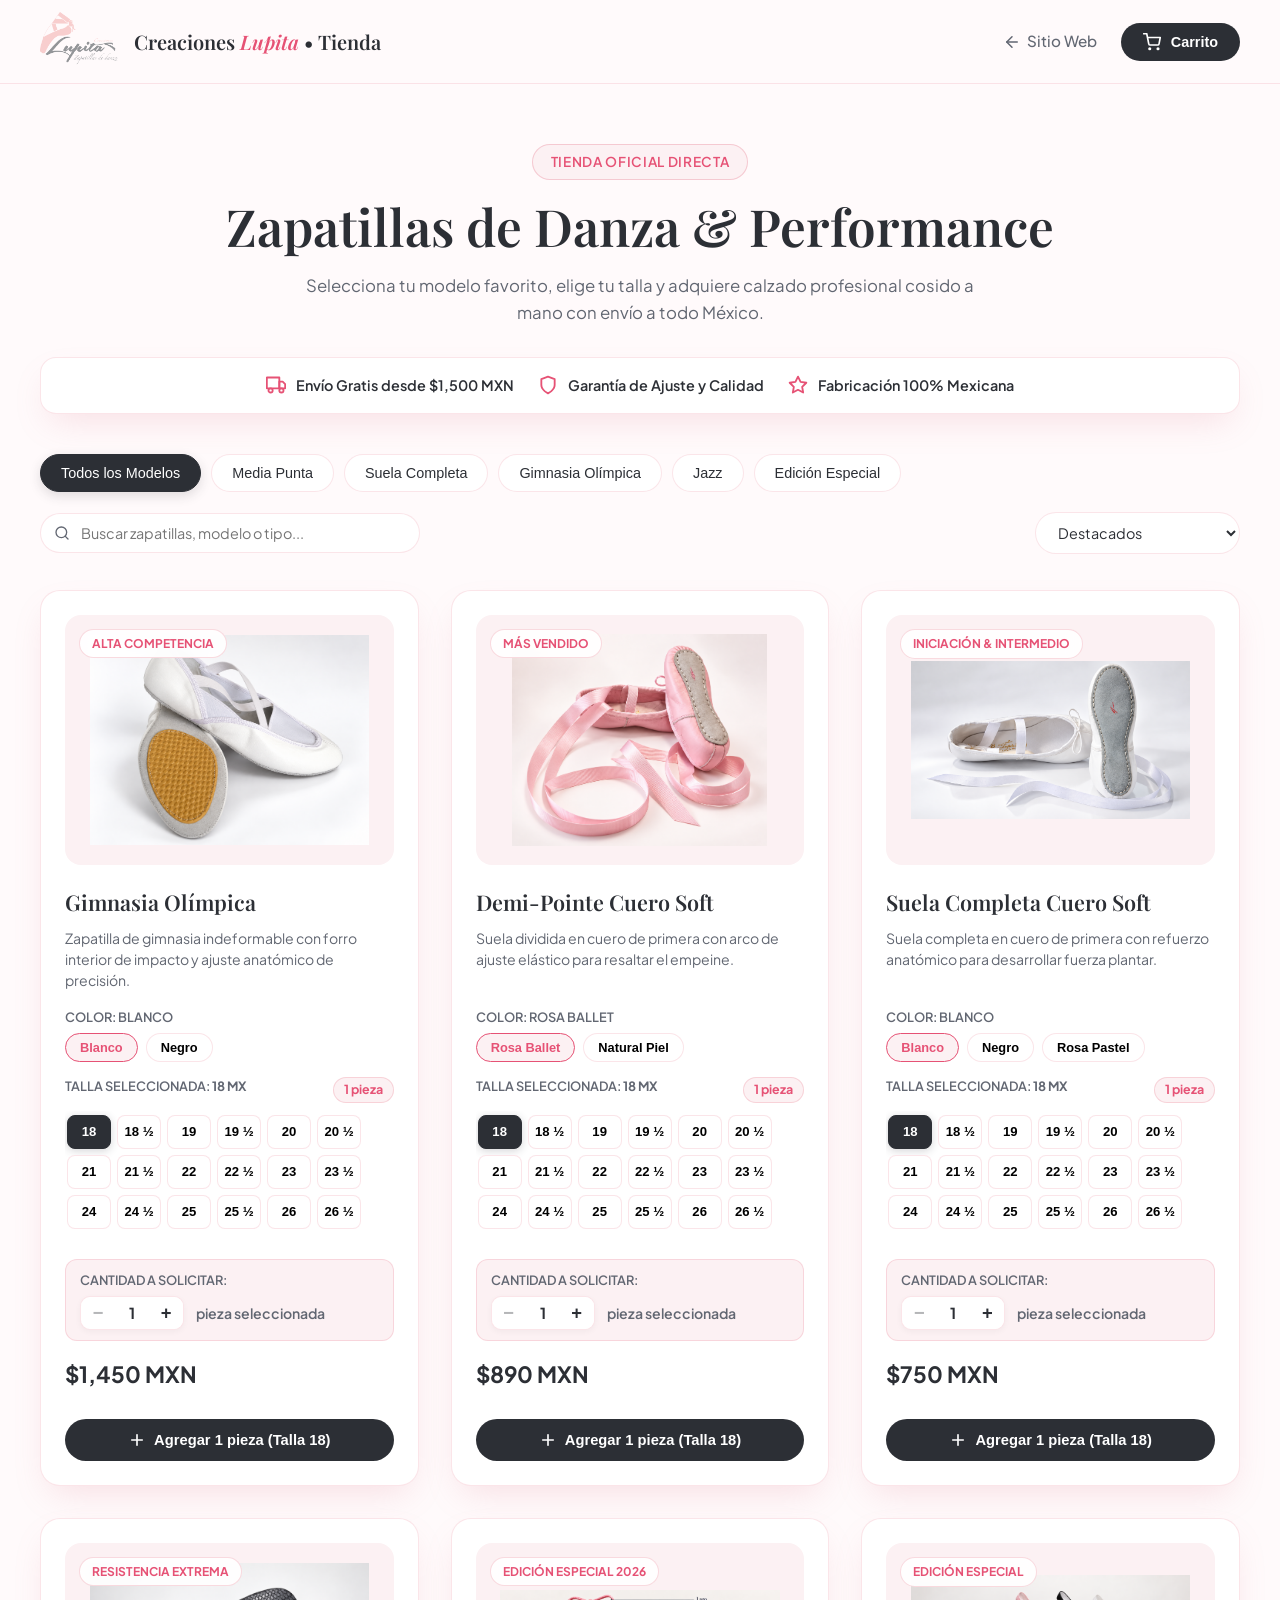
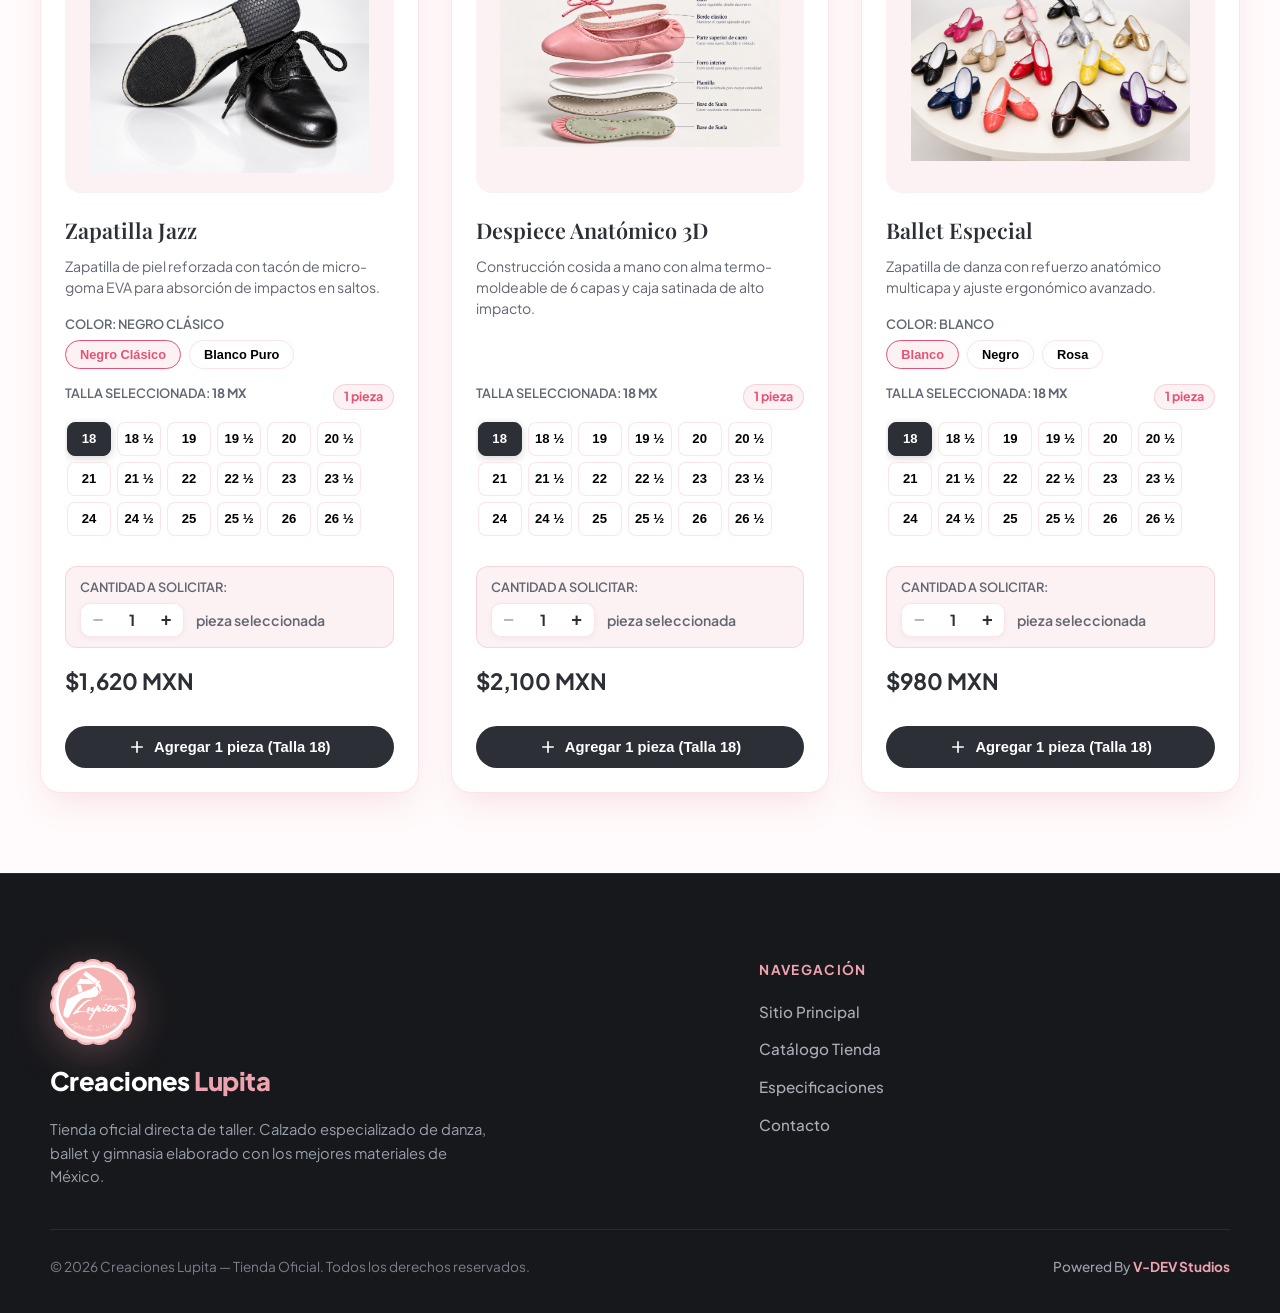
==== tienda/index.html @ 1556355c "Primera Version de Sitio CL" ====
<!DOCTYPE html>
<html lang="es">
<head>
  <meta charset="UTF-8" />
  <meta name="viewport" content="width=device-width, initial-scale=1.0" />
  <title>Tienda Oficial | Creaciones Lupita — Calzado de Danza</title>

  <!-- SEO Básico -->
  <meta name="description" content="Adquiere directamente en línea zapatillas de ballet, gimnasia olímpica y jazz de alta gama con envíos a todo México." />
  <meta name="keywords" content="comprar zapatillas de danza, tienda zapatillas ballet, calzado gimnasia olimpica, zapatillas jazz, comprar media punta, Creaciones Lupita tienda" />
  <meta name="robots" content="index, follow" />
  <link rel="canonical" href="https://creacioneslupita.com/tienda/" />
  <link rel="icon" type="image/png" href="/assets/images/2CH.png" />

  <!-- Open Graph / Facebook -->
  <meta property="og:type" content="website" />
  <meta property="og:url" content="https://creacioneslupita.com/tienda/" />
  <meta property="og:title" content="Tienda Oficial | Creaciones Lupita — Calzado de Danza" />
  <meta property="og:description" content="Adquiere directamente en línea zapatillas de ballet, gimnasia olímpica y jazz de alta gama con envíos a todo México." />
  <meta property="og:image" content="https://creacioneslupita.com/assets/images/2G.png" />
  <meta property="og:locale" content="es_MX" />

  <!-- Twitter / X Cards -->
  <meta name="twitter:card" content="summary_large_image" />
  <meta name="twitter:title" content="Tienda Oficial | Creaciones Lupita — Calzado de Danza" />
  <meta name="twitter:description" content="Adquiere directamente en línea zapatillas de ballet, gimnasia olímpica y jazz de alta gama con envíos a todo México." />
  <meta name="twitter:image" content="https://creacioneslupita.com/assets/images/2G.png" />

  <!-- Tipografía Google Fonts -->
  <link rel="preconnect" href="https://fonts.googleapis.com" />
  <link rel="preconnect" href="https://fonts.gstatic.com" crossorigin />
  <link
    href="https://fonts.googleapis.com/css2?family=Plus+Jakarta+Sans:wght@300;400;500;600;700;800&family=Playfair+Display:ital,wght@0,600;1,400&display=swap"
    rel="stylesheet"
  />

  <!-- Structured Data JSON-LD -->
  <script type="application/ld+json">
  {
    "@context": "https://schema.org",
    "@type": "CollectionPage",
    "name": "Tienda Oficial Creaciones Lupita",
    "description": "Catálogo completo de zapatillas de ballet, gimnasia y danza en línea.",
    "url": "https://creacioneslupita.com/tienda/"
  }
  </script>
  <script type="module" crossorigin src="/assets/tienda-CMlVCA7e.js"></script>
  <link rel="modulepreload" crossorigin href="/assets/usePageTransition-BDZPdUaj.js">
  <link rel="stylesheet" crossorigin href="/assets/usePageTransition-CbnhzPX7.css">
  <link rel="stylesheet" crossorigin href="/assets/tienda-BGisoxBb.css">
</head>
<body>
  <div id="app"></div>
</body>
</html>
---- assets/usePageTransition-CbnhzPX7.css ----
.page-transition-overlay[data-v-1fb8b802]{z-index:99999;-webkit-backdrop-filter:blur(14px);background:#fffafbeb;justify-content:center;align-items:center;display:flex;position:fixed;inset:0}.spinner-content[data-v-1fb8b802]{text-align:center;flex-direction:column;align-items:center;gap:20px;display:flex}.spinner-brand-icon[data-v-1fb8b802]{justify-content:center;align-items:center;width:72px;height:72px;animation:2s ease-in-out infinite pulseLogo-1fb8b802;display:flex}.spinner-logo[data-v-1fb8b802]{object-fit:contain;filter:drop-shadow(0 6px 14px #efa2b066);width:100%;height:100%}.loading-ring[data-v-1fb8b802]{width:52px;height:52px;display:inline-block;position:relative}.loading-ring div[data-v-1fb8b802]{box-sizing:border-box;border:3px solid #0000;border-top-color:#e65275;border-radius:50%;width:44px;height:44px;margin:4px;animation:1.1s cubic-bezier(.5,0,.5,1) infinite ringSpin-1fb8b802;display:block;position:absolute}.loading-ring div[data-v-1fb8b802]:first-child{animation-delay:-.45s}.loading-ring div[data-v-1fb8b802]:nth-child(2){animation-delay:-.3s}.loading-ring div[data-v-1fb8b802]:nth-child(3){animation-delay:-.15s}.spinner-message[data-v-1fb8b802]{color:#2c2f35;letter-spacing:.02em;font-family:Playfair Display,serif;font-size:1.15rem;font-style:italic;font-weight:600}@keyframes ringSpin-1fb8b802{0%{transform:rotate(0)}to{transform:rotate(360deg)}}@keyframes pulseLogo-1fb8b802{0%,to{opacity:.95;transform:scale(1)}50%{opacity:1;transform:scale(1.08)}}.page-fade-enter-active[data-v-1fb8b802],.page-fade-leave-active[data-v-1fb8b802]{transition:opacity .28s}.page-fade-enter-from[data-v-1fb8b802],.page-fade-leave-to[data-v-1fb8b802]{opacity:0}
---- assets/tienda-BGisoxBb.css ----
.cart-alert-backdrop[data-v-73492329]{z-index:10000;-webkit-backdrop-filter:blur(8px);background:#121317b8;justify-content:center;align-items:center;padding:20px;display:flex;position:fixed;inset:0}.cart-alert-card[data-v-73492329]{text-align:center;background:#fff;border-radius:20px;width:100%;max-width:440px;padding:32px 28px;animation:.3s cubic-bezier(.16,1,.3,1) cardPop-73492329;position:relative;box-shadow:0 24px 60px #00000047,0 0 0 1px #efa2b059}.alert-close-btn[data-v-73492329]{color:#8b8f97;cursor:pointer;background:0 0;border:none;border-radius:8px;padding:4px 8px;font-size:26px;line-height:1;transition:all .2s;position:absolute;top:14px;right:16px}.alert-close-btn[data-v-73492329]:hover{color:#1a1b1e;background:#f4f5f7}.alert-icon-wrapper[data-v-73492329]{justify-content:center;margin-bottom:18px;display:flex}.alert-icon-circle[data-v-73492329]{background:#fff0f3;border-radius:50%;justify-content:center;align-items:center;width:70px;height:70px;display:flex;position:relative;box-shadow:0 8px 20px #e652752e}.alert-badge[data-v-73492329]{color:#fff;background:#e65275;border:2px solid #fff;border-radius:50%;justify-content:center;align-items:center;width:24px;height:24px;font-size:.78rem;font-weight:700;display:flex;position:absolute;top:-4px;right:-4px;box-shadow:0 2px 6px #e6527566}.alert-title[data-v-73492329]{color:#1a1b1e;margin:0 0 10px;font-family:Playfair Display,serif;font-size:1.45rem;font-weight:700}.alert-desc[data-v-73492329]{color:#555b65;margin:0 0 24px;font-size:.95rem;line-height:1.55}.alert-desc strong[data-v-73492329]{color:#e65275}.alert-actions[data-v-73492329]{flex-direction:column;gap:10px;display:flex}.btn-alert-primary[data-v-73492329]{color:#fff;cursor:pointer;background:linear-gradient(135deg,#e65275 0%,#d83d63 100%);border:none;border-radius:12px;justify-content:center;align-items:center;gap:8px;width:100%;padding:13px 20px;font-size:.95rem;font-weight:600;transition:all .2s;display:inline-flex;box-shadow:0 6px 16px #e6527552}.btn-alert-primary[data-v-73492329]:hover{transform:translateY(-1px);box-shadow:0 8px 22px #e652756b}.btn-alert-secondary[data-v-73492329]{color:#2c2f35;cursor:pointer;background:#f8f9fa;border:1px solid #e2e4e8;border-radius:12px;width:100%;padding:12px 20px;font-size:.92rem;font-weight:600;transition:all .2s}.btn-alert-secondary[data-v-73492329]:hover{background:#edf0f4;border-color:#cbd0d8}.btn-alert-exit[data-v-73492329]{color:#7b8089;cursor:pointer;text-underline-offset:3px;background:0 0;border:none;padding:8px 12px;font-size:.85rem;font-weight:500;text-decoration:underline;transition:color .2s}.btn-alert-exit[data-v-73492329]:hover{color:#c93054}@keyframes cardPop-73492329{0%{opacity:0;transform:scale(.92)translateY(12px)}to{opacity:1;transform:scale(1)translateY(0)}}.alert-fade-enter-active[data-v-73492329],.alert-fade-leave-active[data-v-73492329]{transition:opacity .25s}.alert-fade-enter-from[data-v-73492329],.alert-fade-leave-to[data-v-73492329]{opacity:0}:root{--color-primary-pink:#efa2b0;--color-primary-soft:#fcf1f3;--color-primary-dark:#d87b8d;--color-accent-rose:#e65275;--color-charcoal:#2c2f35;--color-charcoal-muted:#626772;--color-bg-light:#fffafb;--color-surface-white:#fff;--color-card-border:#efa2b047;--shadow-soft:0 15px 35px -10px #dc7d8e38;--shadow-floating:0 30px 60px -15px #2c2f352e;--font-sans:"Plus Jakarta Sans", -apple-system, BlinkMacSystemFont, sans-serif;--font-display:"Playfair Display", serif}*,:before,:after{box-sizing:border-box;margin:0;padding:0}html{scroll-behavior:smooth}body{background-color:var(--color-bg-light);color:var(--color-charcoal);font-family:var(--font-sans);-webkit-font-smoothing:antialiased;line-height:1.6}img{max-width:100%;display:block}a{color:inherit;text-decoration:none}.store-header{z-index:100;-webkit-backdrop-filter:blur(16px);border-bottom:1px solid var(--color-card-border);background:#fffafbf0;height:84px;position:sticky;top:0}.store-header-container{justify-content:space-between;align-items:center;gap:24px;max-width:1440px;height:100%;margin:0 auto;padding:0 40px;display:flex}.store-brand{align-items:center;gap:16px;display:flex}.store-logo-img{object-fit:contain;width:auto;height:60px}.store-brand-text{font-family:var(--font-display);color:var(--color-charcoal);font-size:1.25rem;font-weight:600}.store-brand-text span{color:var(--color-accent-rose);font-style:italic}.store-nav-links{align-items:center;gap:24px;display:flex}.store-back-link{color:var(--color-charcoal-muted);align-items:center;gap:6px;font-size:.95rem;font-weight:500;transition:color .2s;display:inline-flex}.store-back-link:hover{color:var(--color-accent-rose)}.cart-toggle-btn{background:var(--color-charcoal);color:#fff;cursor:pointer;border:none;border-radius:40px;align-items:center;gap:10px;padding:10px 22px;font-size:.9rem;font-weight:600;transition:background .25s,transform .2s,box-shadow .25s;display:inline-flex}.cart-toggle-btn:hover{background:var(--color-accent-rose);transform:translateY(-2px);box-shadow:0 10px 20px #e6527559}.cart-badge{background:var(--color-accent-rose);color:#fff;border-radius:20px;padding:2px 8px;font-size:.8rem;font-weight:700}.store-hero{text-align:center;max-width:1440px;margin:0 auto;padding:60px 40px 40px}.store-hero-tag{background:var(--color-primary-soft);color:var(--color-accent-rose);letter-spacing:.05em;text-transform:uppercase;border:1px solid #efa2b080;border-radius:30px;margin-bottom:16px;padding:6px 18px;font-size:.85rem;font-weight:600;display:inline-block}.store-hero-title{font-family:var(--font-display);color:var(--color-charcoal);margin-bottom:16px;font-size:clamp(2.2rem,4vw,3.4rem);font-weight:600;line-height:1.2}.store-hero-subtitle{color:var(--color-charcoal-muted);max-width:680px;margin:0 auto 30px;font-size:1.05rem}.store-perks{border:1px solid var(--color-card-border);box-shadow:var(--shadow-soft);background:#fff;border-radius:16px;flex-wrap:wrap;justify-content:center;gap:24px;margin-top:24px;padding:16px;display:flex}.perk-item{color:var(--color-charcoal);align-items:center;gap:10px;font-size:.9rem;font-weight:600;display:flex}.perk-icon{color:var(--color-accent-rose)}.catalog-controls{flex-direction:column;gap:20px;max-width:1440px;margin:0 auto 36px;padding:0 40px;display:flex}.filter-categories{flex-wrap:wrap;gap:10px;display:flex}.category-chip{border:1px solid var(--color-card-border);color:var(--color-charcoal);cursor:pointer;background:#fff;border-radius:30px;padding:10px 20px;font-size:.9rem;font-weight:500;transition:all .2s}.category-chip:hover{border-color:var(--color-accent-rose);color:var(--color-accent-rose)}.category-chip.active{background:var(--color-charcoal);color:#fff;border-color:var(--color-charcoal);box-shadow:0 4px 12px #2c2f3526}.filter-tools{flex-wrap:wrap;justify-content:space-between;align-items:center;gap:16px;display:flex}.search-input-wrap{flex:1;max-width:380px;position:relative}.search-input{border:1px solid var(--color-card-border);background:#fff;border-radius:30px;outline:none;width:100%;padding:10px 16px 10px 40px;font-family:inherit;font-size:.9rem;transition:border-color .2s}.search-input:focus{border-color:var(--color-accent-rose)}.search-icon{color:var(--color-charcoal-muted);pointer-events:none;position:absolute;top:50%;left:14px;transform:translateY(-50%)}.sort-select{border:1px solid var(--color-card-border);color:var(--color-charcoal);cursor:pointer;background:#fff;border-radius:30px;outline:none;padding:10px 18px;font-family:inherit;font-size:.9rem}.store-products-grid{grid-template-columns:repeat(auto-fill,minmax(320px,1fr));gap:32px;max-width:1440px;margin:0 auto;padding:0 40px 80px;display:grid}.store-card{border:1px solid var(--color-card-border);box-shadow:var(--shadow-soft);background:#fff;border-radius:20px;flex-direction:column;padding:24px;display:flex}.store-card-image-wrap{background:var(--color-primary-soft);border-radius:16px;justify-content:center;align-items:center;height:250px;margin-bottom:20px;display:flex;position:relative;overflow:hidden}.store-card-image{object-fit:contain;max-width:85%;max-height:85%}.store-card-badge{-webkit-backdrop-filter:blur(8px);backdrop-filter:blur(8px);color:var(--color-accent-rose);text-transform:uppercase;background:#ffffffeb;border:1px solid #efa2b066;border-radius:20px;padding:4px 12px;font-size:.75rem;font-weight:700;position:absolute;top:14px;left:14px}.store-card-title{font-family:var(--font-display);color:var(--color-charcoal);margin-bottom:8px;font-size:1.35rem;font-weight:600}.store-card-desc{color:var(--color-charcoal-muted);flex:1;margin-bottom:16px;font-size:.88rem;line-height:1.5}.store-card-price{color:var(--color-charcoal);margin-bottom:16px;font-size:1.4rem;font-weight:700}.selector-group{margin-bottom:14px}.selector-label{text-transform:uppercase;color:var(--color-charcoal-muted);margin-bottom:6px;font-size:.8rem;font-weight:600;display:block}.selector-header-flex{justify-content:space-between;align-items:center;margin-bottom:8px;display:flex}.selector-qty-badge{background:var(--color-primary-soft);color:var(--color-accent-rose);border:1px solid #efa2b066;border-radius:20px;padding:2px 10px;font-size:.78rem;font-weight:700}.sizes-list{flex-wrap:wrap;gap:6px;max-height:120px;padding:4px 2px;display:flex;overflow-y:auto}.size-btn{border:1px solid var(--color-card-border);cursor:pointer;white-space:nowrap;background:#fff;border-radius:8px;justify-content:center;align-items:center;min-width:44px;height:34px;padding:0 6px;font-size:.82rem;font-weight:600;transition:all .2s;display:flex}.size-btn:hover{border-color:var(--color-accent-rose);color:var(--color-accent-rose)}.size-btn.active{background:var(--color-charcoal);color:#fff;border-color:var(--color-charcoal);box-shadow:0 2px 8px #2c2f3533}.quantity-selector-group{background:var(--color-primary-soft);border:1px solid #efa2b059;border-radius:12px;margin-top:14px;margin-bottom:16px;padding:10px 14px}.card-qty-row{align-items:center;gap:12px;margin-top:6px;display:flex}.card-qty-control{border:1px solid var(--color-card-border);background:#fff;border-radius:10px;align-items:center;display:inline-flex;overflow:hidden;box-shadow:0 2px 6px #0000000a}.card-qty-btn{cursor:pointer;width:34px;height:32px;color:var(--color-charcoal);background:#fff;border:none;justify-content:center;align-items:center;font-size:1.15rem;font-weight:700;transition:background .15s,color .15s;display:flex}.card-qty-btn:hover:not(:disabled){background:var(--color-primary-soft);color:var(--color-accent-rose)}.card-qty-btn:disabled{opacity:.35;cursor:not-allowed}.card-qty-number{text-align:center;min-width:34px;color:var(--color-charcoal);font-size:.95rem;font-weight:700}.card-qty-unit{color:var(--color-charcoal-muted);font-size:.88rem;font-weight:600}.colors-list{flex-wrap:wrap;gap:8px;display:flex}.color-btn{border:1px solid var(--color-card-border);cursor:pointer;background:#fff;border-radius:20px;padding:6px 14px;font-size:.8rem;font-weight:600;transition:all .2s}.color-btn.active{border-color:var(--color-accent-rose);background:var(--color-primary-soft);color:var(--color-accent-rose)}.btn-add-cart{background:var(--color-charcoal);color:#fff;cursor:pointer;border:none;border-radius:30px;justify-content:center;align-items:center;gap:8px;width:100%;margin-top:10px;padding:12px;font-size:.92rem;font-weight:600;transition:background .25s,transform .2s;display:flex}.btn-add-cart:hover{background:var(--color-accent-rose);transform:translateY(-2px)}.cart-drawer-overlay{-webkit-backdrop-filter:blur(4px);backdrop-filter:blur(4px);z-index:200;background:#00000073;justify-content:flex-end;animation:.25s fadeIn;display:flex;position:fixed;inset:0}.cart-drawer{background:#fff;flex-direction:column;width:100%;max-width:440px;height:100%;animation:.3s cubic-bezier(.2,.8,.2,1) slideInRight;display:flex;box-shadow:-10px 0 30px #00000026}.cart-drawer-header{border-bottom:1px solid var(--color-card-border);justify-content:space-between;align-items:center;padding:24px;display:flex}.cart-drawer-header h3{font-family:var(--font-display);font-size:1.35rem;font-weight:600}.cart-close-btn{cursor:pointer;color:var(--color-charcoal);background:0 0;border:none;padding:4px}.cart-items-list{flex-direction:column;flex:1;gap:16px;padding:24px;display:flex;overflow-y:auto}.cart-item{border-bottom:1px solid #efa2b033;gap:14px;padding-bottom:16px;display:flex}.cart-item-img{object-fit:contain;background:var(--color-primary-soft);border-radius:10px;width:72px;height:72px;padding:6px}.cart-item-info{flex:1}.cart-item-name{margin-bottom:4px;font-size:.95rem;font-weight:600}.cart-item-meta{color:var(--color-charcoal-muted);margin-bottom:6px;font-size:.8rem}.cart-item-price{color:var(--color-charcoal);font-size:.92rem;font-weight:700}.cart-qty-controls{align-items:center;gap:8px;margin-top:6px;display:flex}.qty-btn{border:1px solid var(--color-card-border);cursor:pointer;background:#fff;border-radius:4px;justify-content:center;align-items:center;width:24px;height:24px;font-weight:700;display:flex}.cart-empty-message{text-align:center;color:var(--color-charcoal-muted);padding:60px 20px}.cart-drawer-footer{border-top:1px solid var(--color-card-border);background:var(--color-primary-soft);padding:24px}.cart-summary-line{color:var(--color-charcoal-muted);justify-content:space-between;margin-bottom:8px;font-size:.92rem;display:flex}.cart-summary-line.total{color:var(--color-charcoal);border-top:1px dashed #efa2b066;margin-top:12px;padding-top:12px;font-size:1.25rem;font-weight:700}.btn-checkout{color:#fff;cursor:pointer;background:#25d366;border:none;border-radius:30px;justify-content:center;align-items:center;gap:10px;width:100%;margin-top:16px;padding:14px;font-size:1rem;font-weight:700;transition:transform .2s,box-shadow .25s;display:flex}.btn-checkout:hover{transform:translateY(-2px);box-shadow:0 10px 20px #25d36659}@keyframes fadeIn{0%{opacity:0}to{opacity:1}}@keyframes slideInRight{0%{transform:translate(100%)}to{transform:translate(0)}}@media (width<=768px){.store-header-container{padding:0 20px}.store-brand-text{display:none}.store-hero{padding:40px 20px 30px}.catalog-controls{padding:0 20px 24px}.store-products-grid{grid-template-columns:1fr;padding:0 20px 60px}}.site-footer{z-index:10;color:#edeef2;text-align:left;background:#17181b;border-top:1px solid #ffffff14;padding:85px 32px 36px;position:relative}.footer-container{text-align:left;flex-direction:column;align-items:flex-start;gap:40px;max-width:1180px;margin:0 auto;display:flex}.footer-main-content{grid-template-columns:1.4fr 1fr;align-items:flex-start;gap:50px;width:100%;display:grid}.footer-brand-col{text-align:left;flex-direction:column;align-items:flex-start;gap:16px;display:flex}.footer-logo-img{object-fit:contain;filter:drop-shadow(0 8px 20px #efa2b04d);width:86px;height:86px;transition:transform .3s}.footer-logo-img:hover{transform:rotate(5deg)scale(1.05)}.footer-brand{letter-spacing:-.02em;color:#fff;text-align:left;font-size:1.6rem;font-weight:800}.footer-brand span{color:var(--color-primary-pink)}.footer-tagline{color:#9aa0ac;text-align:left;max-width:440px;font-size:.92rem;line-height:1.6}.footer-nav-col{text-align:left;flex-direction:column;align-items:flex-start;gap:14px;display:flex}.footer-nav-title{text-transform:uppercase;letter-spacing:.1em;color:var(--color-primary-pink);margin-bottom:4px;font-size:.85rem;font-weight:700}.footer-nav{text-align:left;flex-direction:column;align-items:flex-start;gap:12px;margin:0;padding:0;list-style:none;display:flex}.footer-nav a{color:#a8adb7;font-size:.95rem;font-weight:500;transition:color .2s,transform .2s;display:inline-block}.footer-nav a:hover{color:var(--color-primary-pink);transform:translate(4px)}.footer-bottom{text-align:left;border-top:1px solid #ffffff14;flex-wrap:wrap;justify-content:space-between;align-items:center;gap:16px;width:100%;padding-top:26px;display:flex}.footer-copy{color:#7a808d;margin:0;font-size:.85rem}.footer-powered{color:#9aa0ac;margin:0;font-size:.85rem;font-weight:500}.footer-powered a{color:var(--color-primary-pink);font-weight:700;text-decoration:none;transition:color .2s,text-shadow .2s}.footer-powered a:hover{color:#fff;text-shadow:0 0 12px #efa2b0b3;text-decoration:underline}@media (width<=768px){.footer-main-content{grid-template-columns:1fr;gap:36px}.site-footer{padding:60px 24px 30px}}
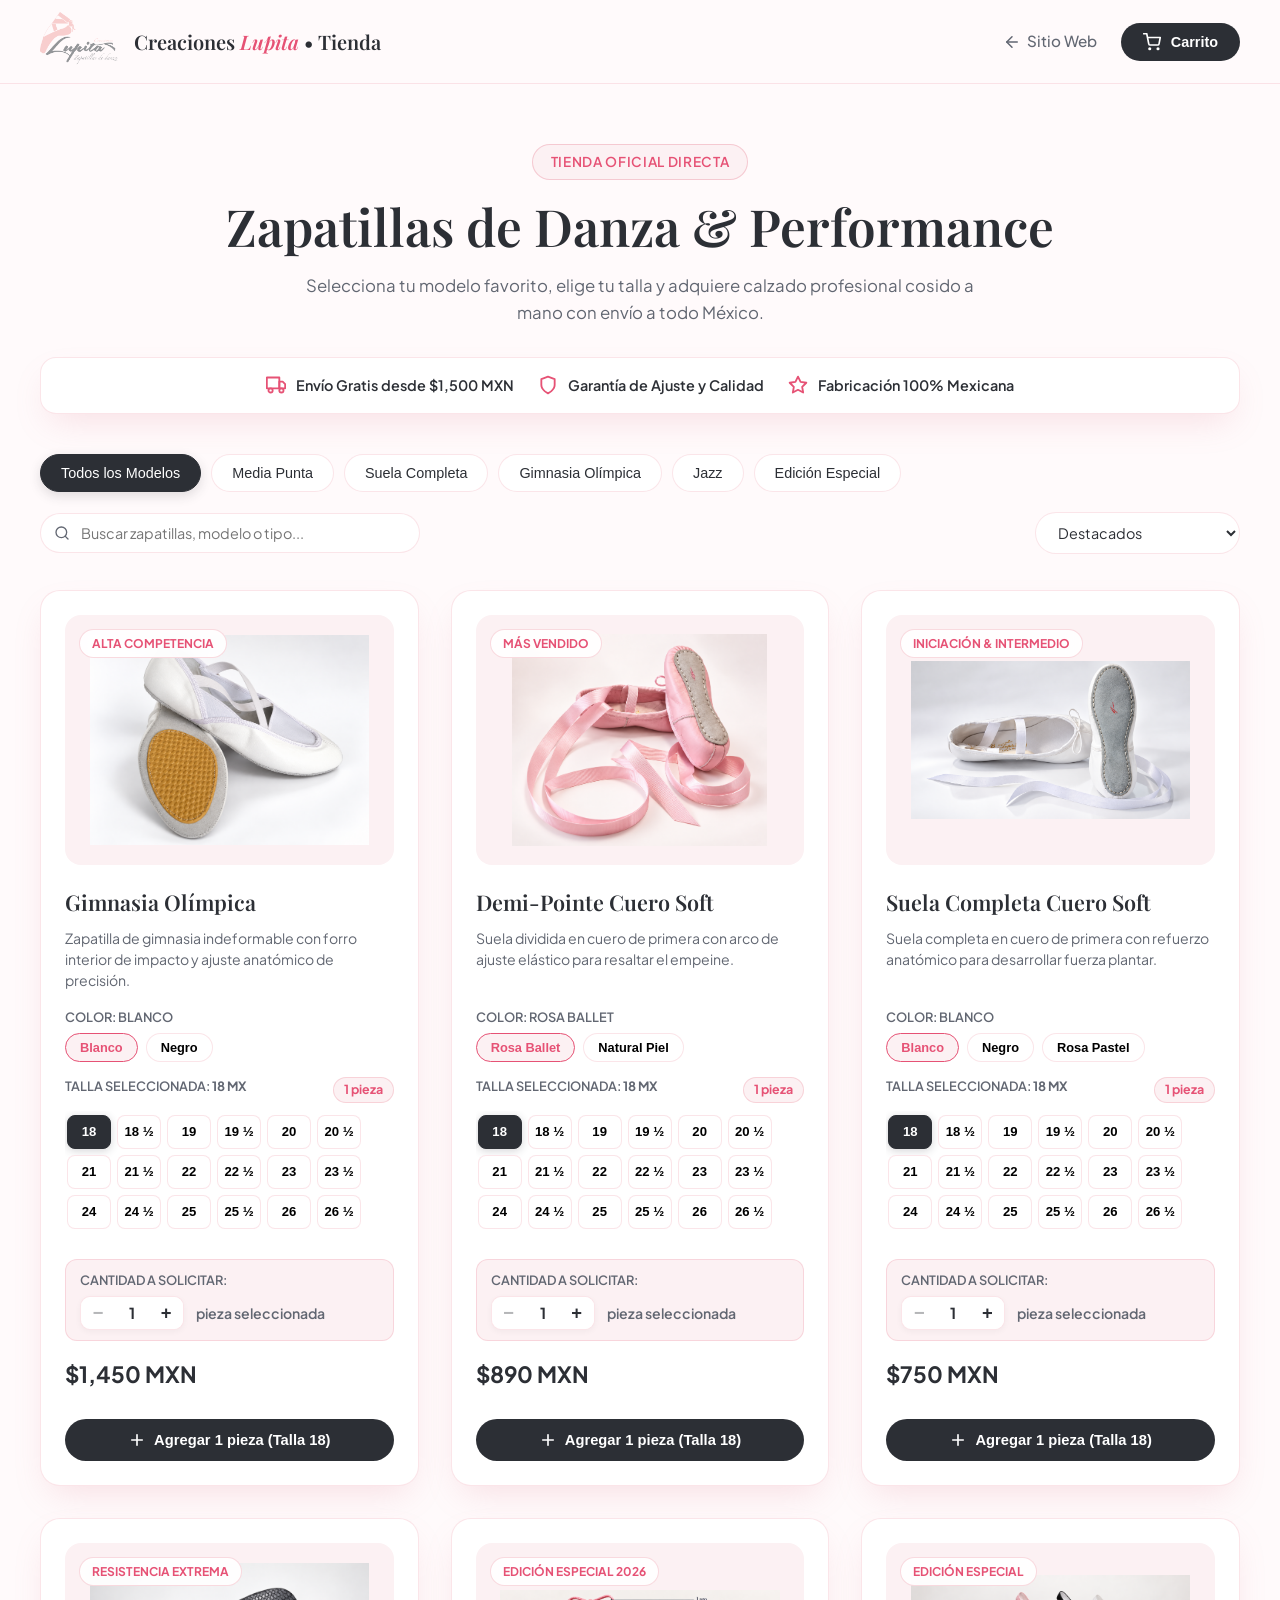
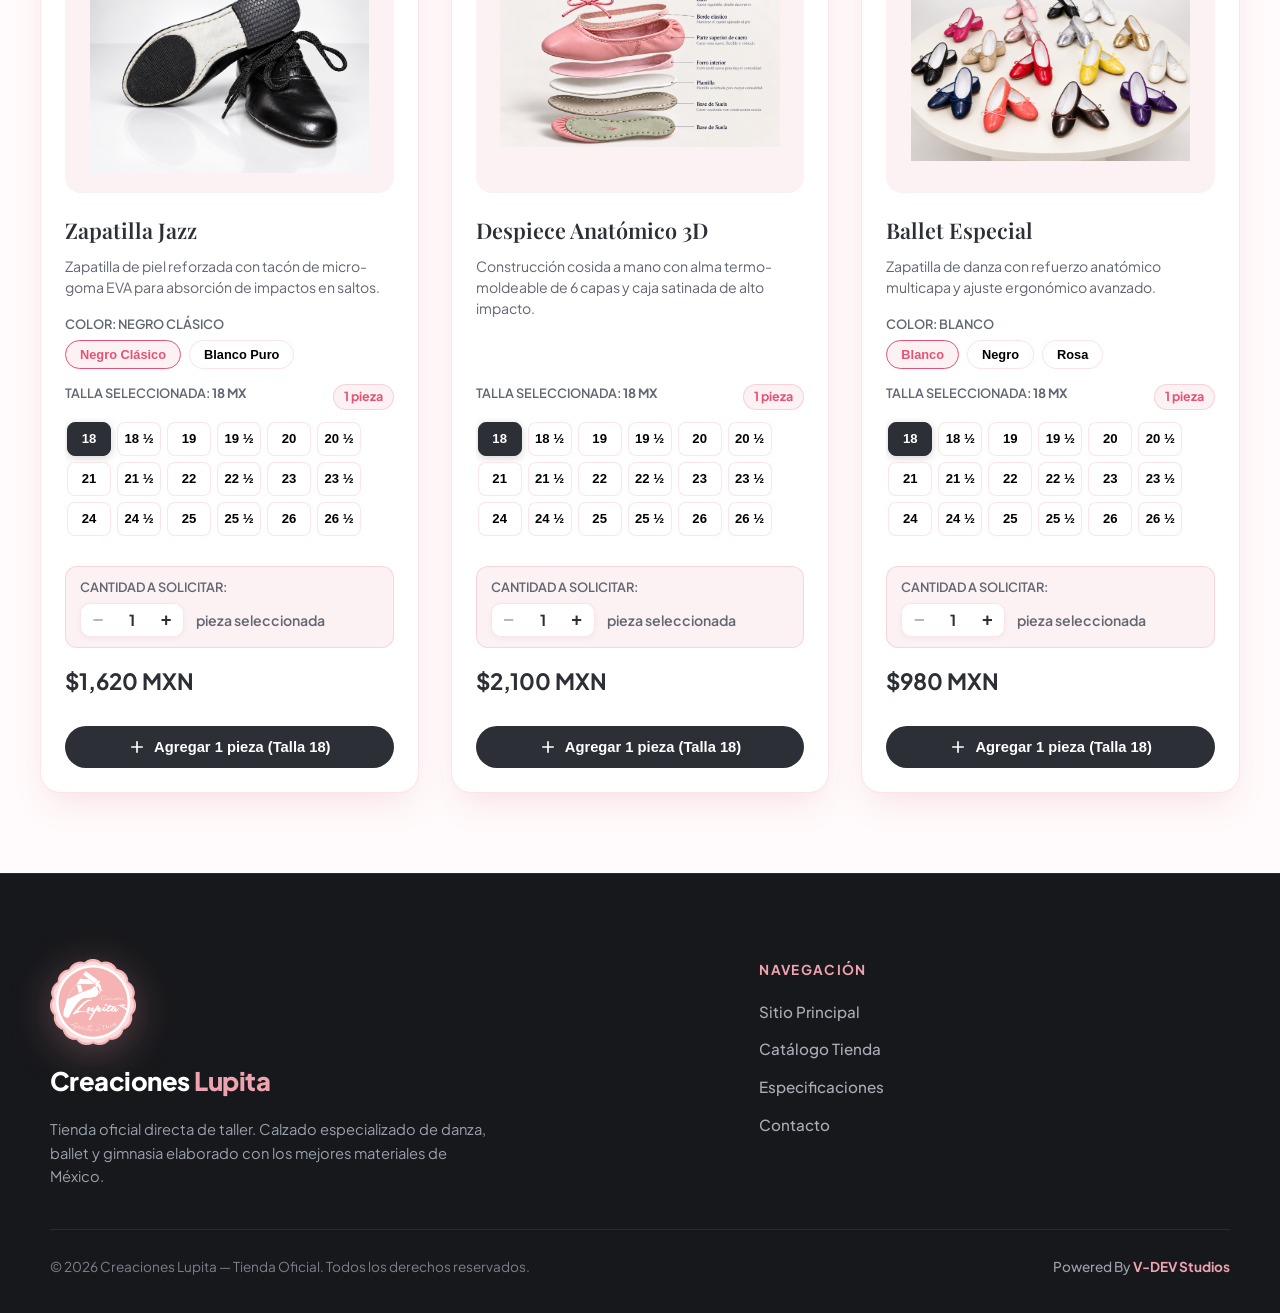
==== commit 98e91496: "Actualiza primera version" ====
--- a/tienda/index.html
+++ b/tienda/index.html
@@ -10,21 +10,21 @@
   <meta name="keywords" content="comprar zapatillas de danza, tienda zapatillas ballet, calzado gimnasia olimpica, zapatillas jazz, comprar media punta, Creaciones Lupita tienda" />
   <meta name="robots" content="index, follow" />
   <link rel="canonical" href="https://creacioneslupita.com/tienda/" />
-  <link rel="icon" type="image/png" href="/assets/images/2CH.png" />
+  <link rel="icon" type="image/png" href="../assets/images/2CH.png" />
 
   <!-- Open Graph / Facebook -->
   <meta property="og:type" content="website" />
   <meta property="og:url" content="https://creacioneslupita.com/tienda/" />
   <meta property="og:title" content="Tienda Oficial | Creaciones Lupita — Calzado de Danza" />
   <meta property="og:description" content="Adquiere directamente en línea zapatillas de ballet, gimnasia olímpica y jazz de alta gama con envíos a todo México." />
-  <meta property="og:image" content="https://creacioneslupita.com/assets/images/2G.png" />
+  <meta property="og:image" content="../assets/images/2G.png" />
   <meta property="og:locale" content="es_MX" />
 
   <!-- Twitter / X Cards -->
   <meta name="twitter:card" content="summary_large_image" />
   <meta name="twitter:title" content="Tienda Oficial | Creaciones Lupita — Calzado de Danza" />
   <meta name="twitter:description" content="Adquiere directamente en línea zapatillas de ballet, gimnasia olímpica y jazz de alta gama con envíos a todo México." />
-  <meta name="twitter:image" content="https://creacioneslupita.com/assets/images/2G.png" />
+  <meta name="twitter:image" content="../assets/images/2G.png" />
 
   <!-- Tipografía Google Fonts -->
   <link rel="preconnect" href="https://fonts.googleapis.com" />
@@ -44,10 +44,10 @@
     "url": "https://creacioneslupita.com/tienda/"
   }
   </script>
-  <script type="module" crossorigin src="/assets/tienda-CMlVCA7e.js"></script>
-  <link rel="modulepreload" crossorigin href="/assets/usePageTransition-BDZPdUaj.js">
-  <link rel="stylesheet" crossorigin href="/assets/usePageTransition-CbnhzPX7.css">
-  <link rel="stylesheet" crossorigin href="/assets/tienda-BGisoxBb.css">
+  <script type="module" crossorigin src="../assets/tienda-vKgN7EhV.js"></script>
+  <link rel="modulepreload" crossorigin href="../assets/usePageTransition-CwEfdcZy.js">
+  <link rel="stylesheet" crossorigin href="../assets/usePageTransition-D0iMSWPW.css">
+  <link rel="stylesheet" crossorigin href="../assets/tienda-BGisoxBb.css">
 </head>
 <body>
   <div id="app"></div>
--- a/assets/usePageTransition-D0iMSWPW.css
+++ b/assets/usePageTransition-D0iMSWPW.css
@@ -0,0 +1 @@
+.page-transition-overlay[data-v-9c1cd387]{z-index:99999;-webkit-backdrop-filter:blur(14px);background:#fffafbeb;justify-content:center;align-items:center;display:flex;position:fixed;inset:0}.spinner-content[data-v-9c1cd387]{text-align:center;flex-direction:column;align-items:center;gap:20px;display:flex}.spinner-brand-icon[data-v-9c1cd387]{justify-content:center;align-items:center;width:72px;height:72px;animation:2s ease-in-out infinite pulseLogo-9c1cd387;display:flex}.spinner-logo[data-v-9c1cd387]{object-fit:contain;filter:drop-shadow(0 6px 14px #efa2b066);width:100%;height:100%}.loading-ring[data-v-9c1cd387]{width:52px;height:52px;display:inline-block;position:relative}.loading-ring div[data-v-9c1cd387]{box-sizing:border-box;border:3px solid #0000;border-top-color:#e65275;border-radius:50%;width:44px;height:44px;margin:4px;animation:1.1s cubic-bezier(.5,0,.5,1) infinite ringSpin-9c1cd387;display:block;position:absolute}.loading-ring div[data-v-9c1cd387]:first-child{animation-delay:-.45s}.loading-ring div[data-v-9c1cd387]:nth-child(2){animation-delay:-.3s}.loading-ring div[data-v-9c1cd387]:nth-child(3){animation-delay:-.15s}.spinner-message[data-v-9c1cd387]{color:#2c2f35;letter-spacing:.02em;font-family:Playfair Display,serif;font-size:1.15rem;font-style:italic;font-weight:600}@keyframes ringSpin-9c1cd387{0%{transform:rotate(0)}to{transform:rotate(360deg)}}@keyframes pulseLogo-9c1cd387{0%,to{opacity:.95;transform:scale(1)}50%{opacity:1;transform:scale(1.08)}}.page-fade-enter-active[data-v-9c1cd387],.page-fade-leave-active[data-v-9c1cd387]{transition:opacity .28s}.page-fade-enter-from[data-v-9c1cd387],.page-fade-leave-to[data-v-9c1cd387]{opacity:0}
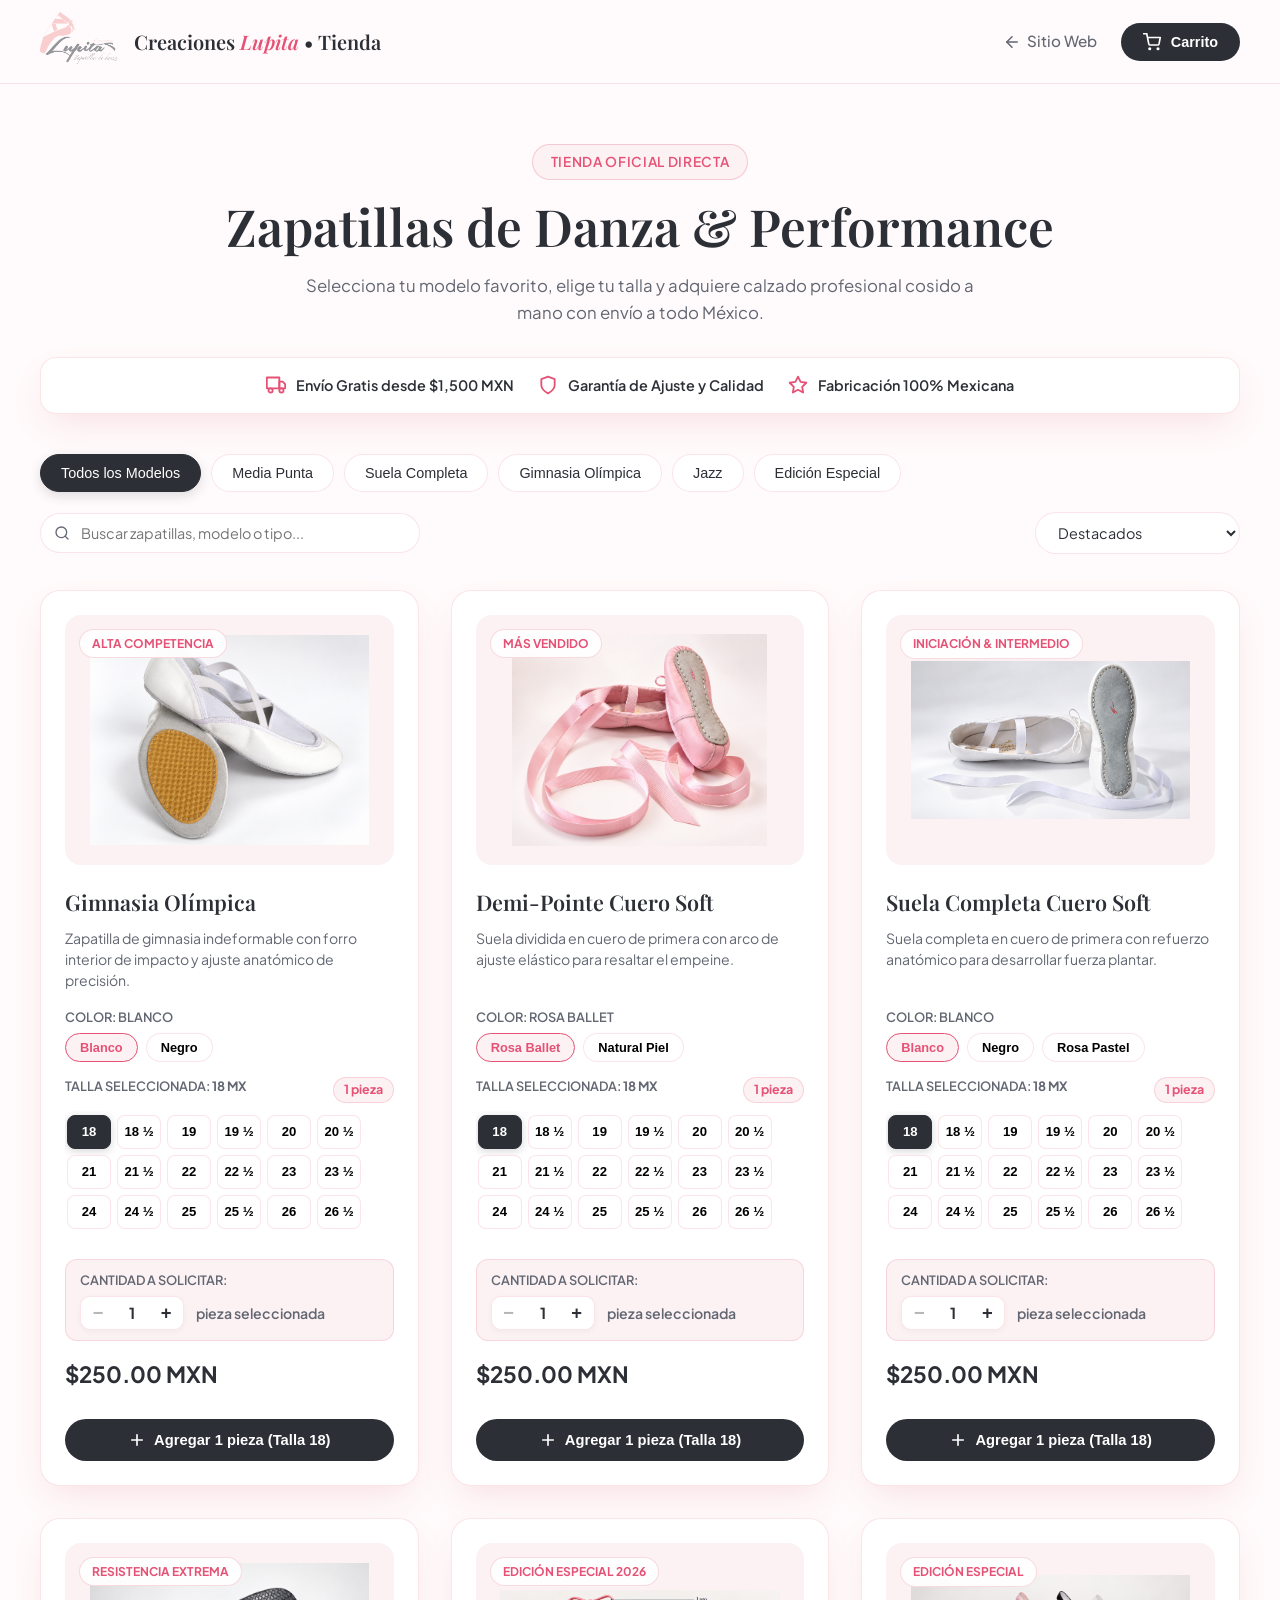
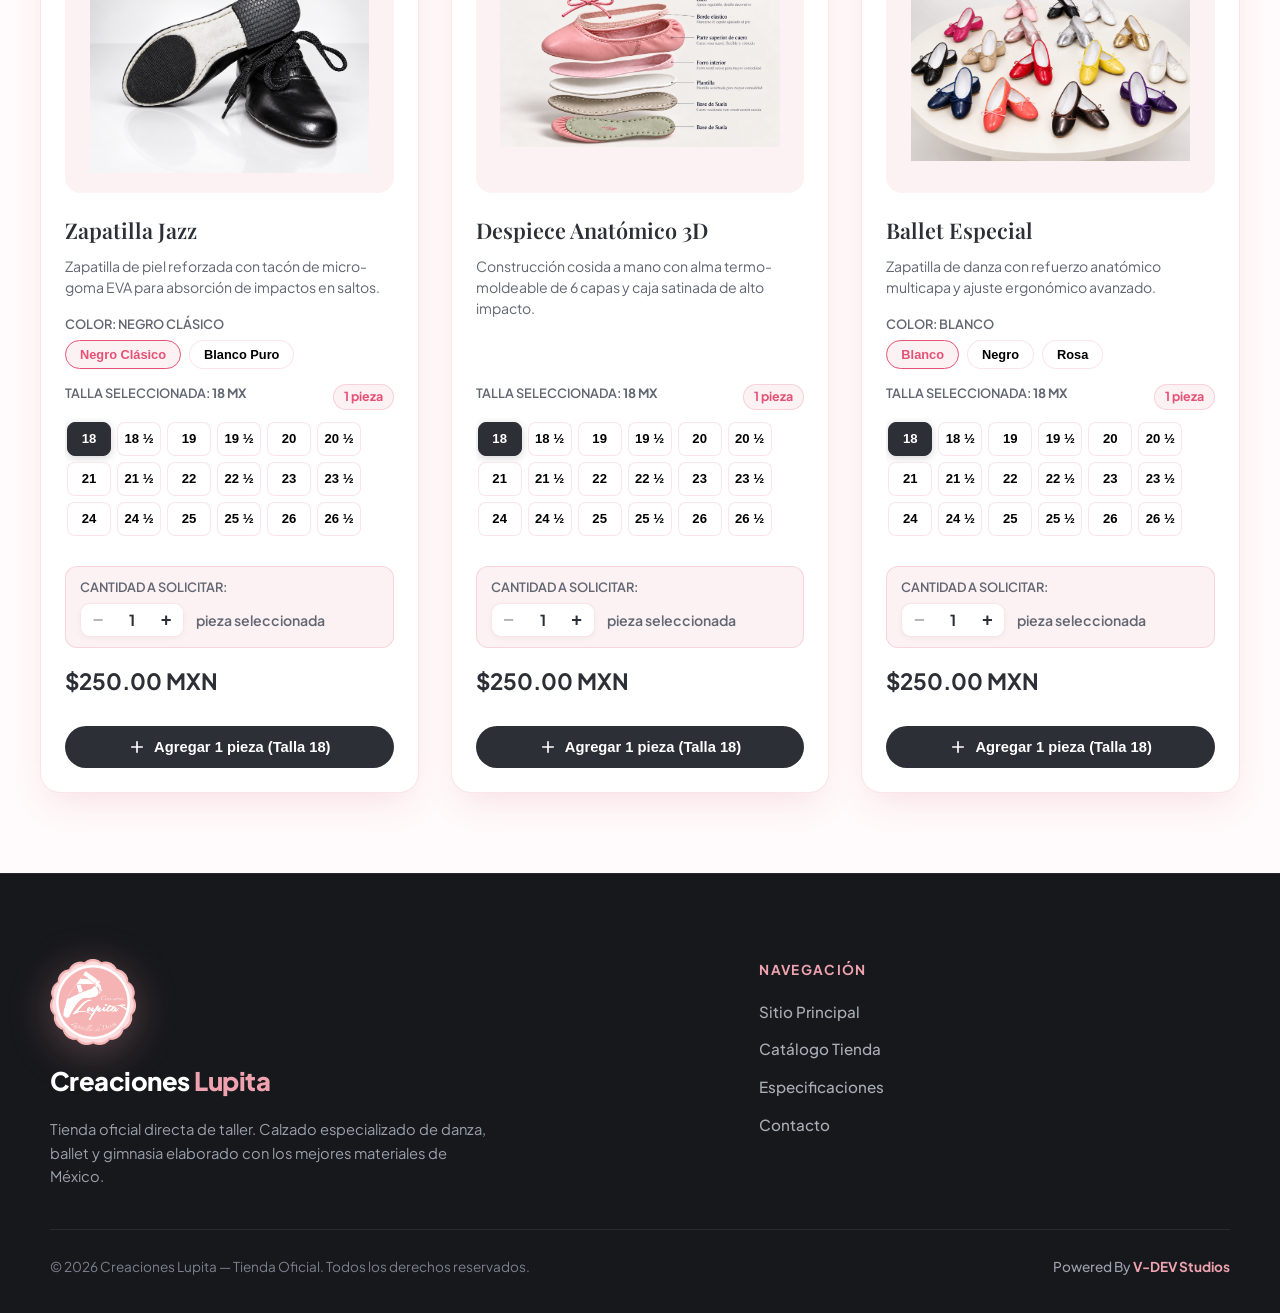
==== commit c32cbb5e: "Update Site Tienda" ====
--- a/tienda/index.html
+++ b/tienda/index.html
@@ -44,7 +44,7 @@
     "url": "https://creacioneslupita.com/tienda/"
   }
   </script>
-  <script type="module" crossorigin src="../assets/tienda-vKgN7EhV.js"></script>
+  <script type="module" crossorigin src="../assets/tienda-DMuAKfML.js"></script>
   <link rel="modulepreload" crossorigin href="../assets/usePageTransition-CwEfdcZy.js">
   <link rel="stylesheet" crossorigin href="../assets/usePageTransition-D0iMSWPW.css">
   <link rel="stylesheet" crossorigin href="../assets/tienda-BGisoxBb.css">
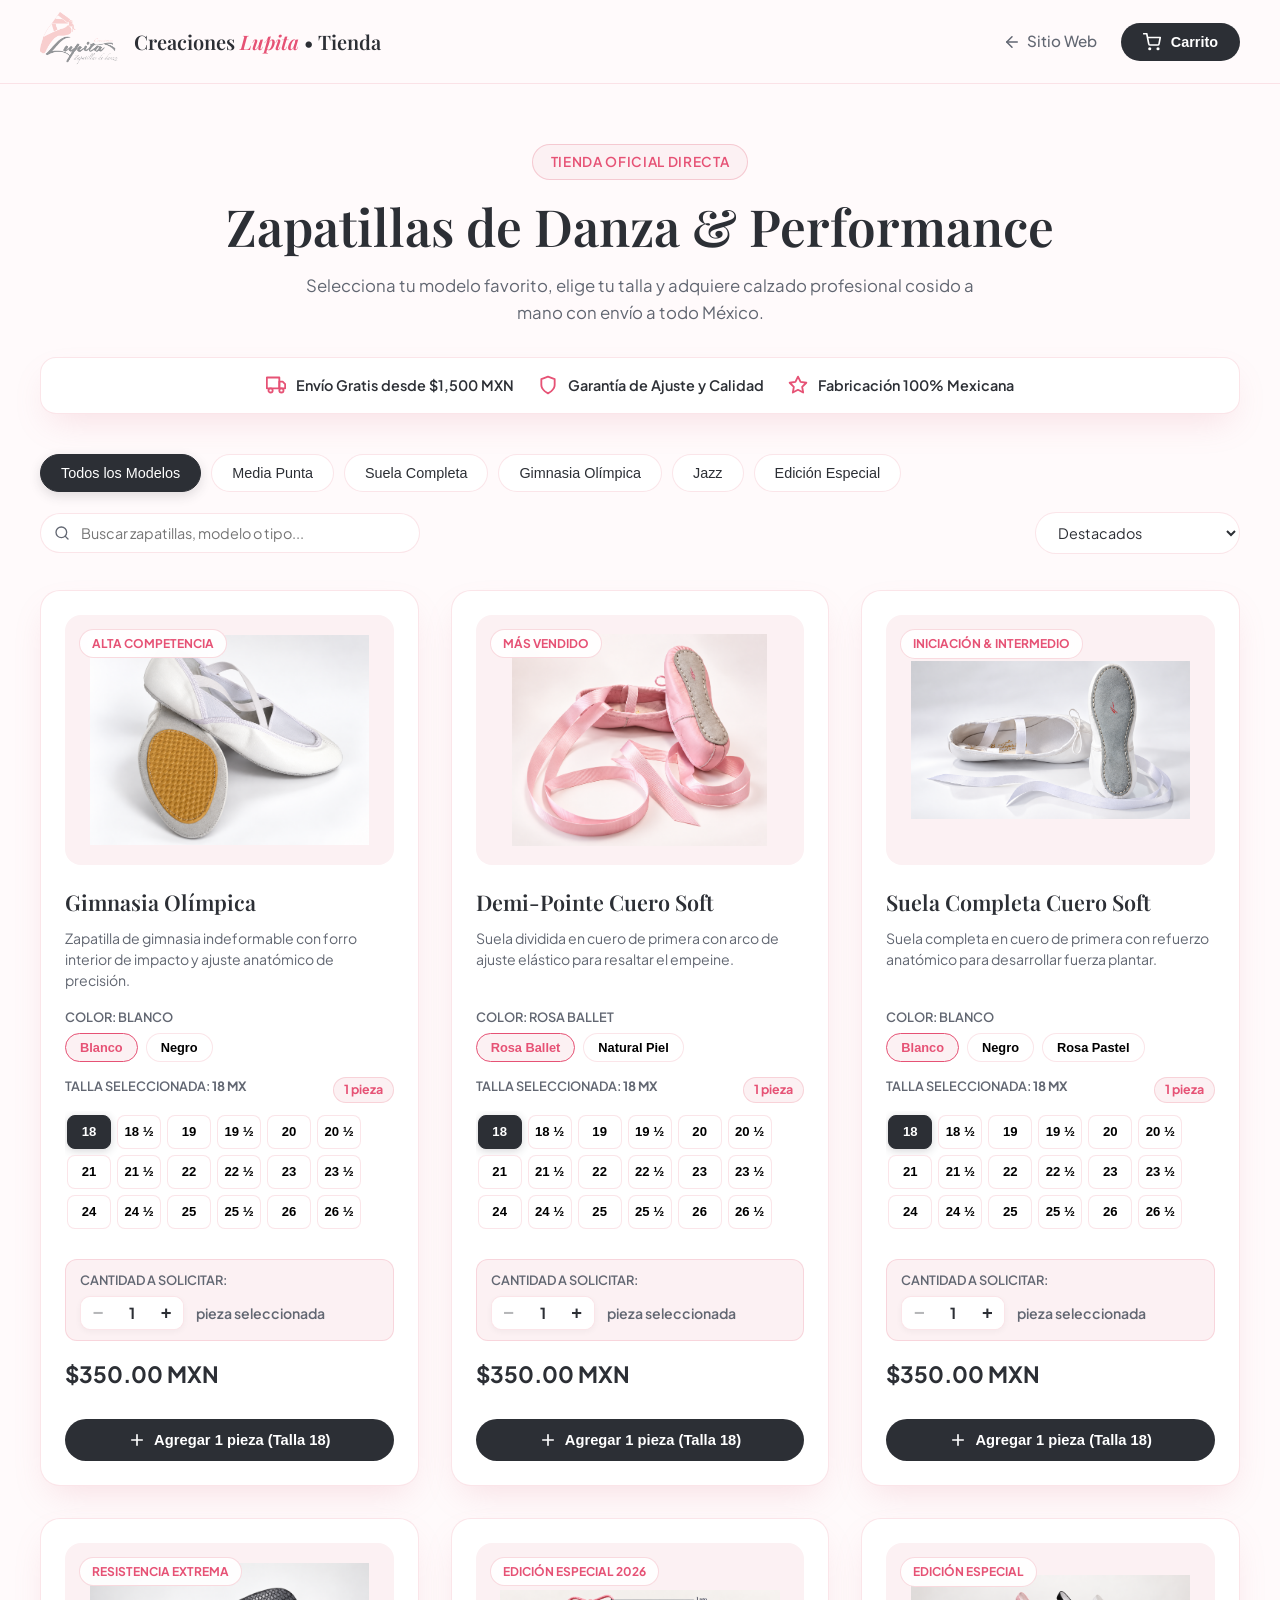
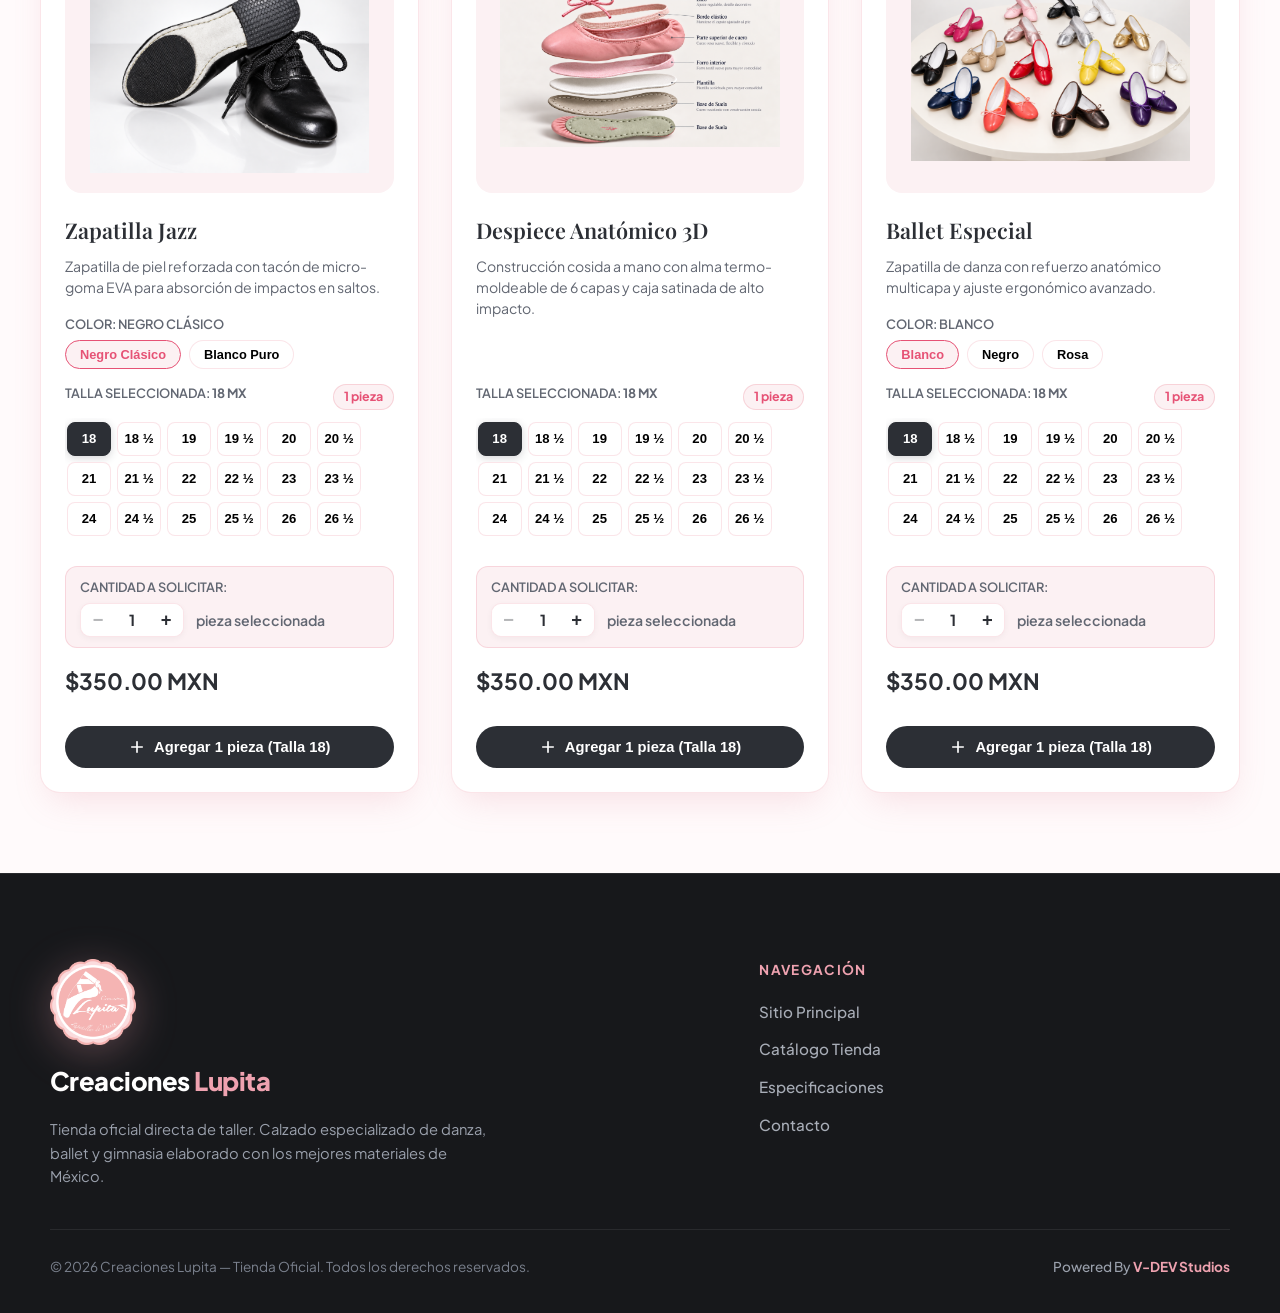
==== commit 08f5b93f: "Cambio de precios" ====
--- a/tienda/index.html
+++ b/tienda/index.html
@@ -44,7 +44,7 @@
     "url": "https://creacioneslupita.com/tienda/"
   }
   </script>
-  <script type="module" crossorigin src="../assets/tienda-DMuAKfML.js"></script>
+  <script type="module" crossorigin src="../assets/tienda-y3rLOOnw.js"></script>
   <link rel="modulepreload" crossorigin href="../assets/usePageTransition-CwEfdcZy.js">
   <link rel="stylesheet" crossorigin href="../assets/usePageTransition-D0iMSWPW.css">
   <link rel="stylesheet" crossorigin href="../assets/tienda-BGisoxBb.css">
